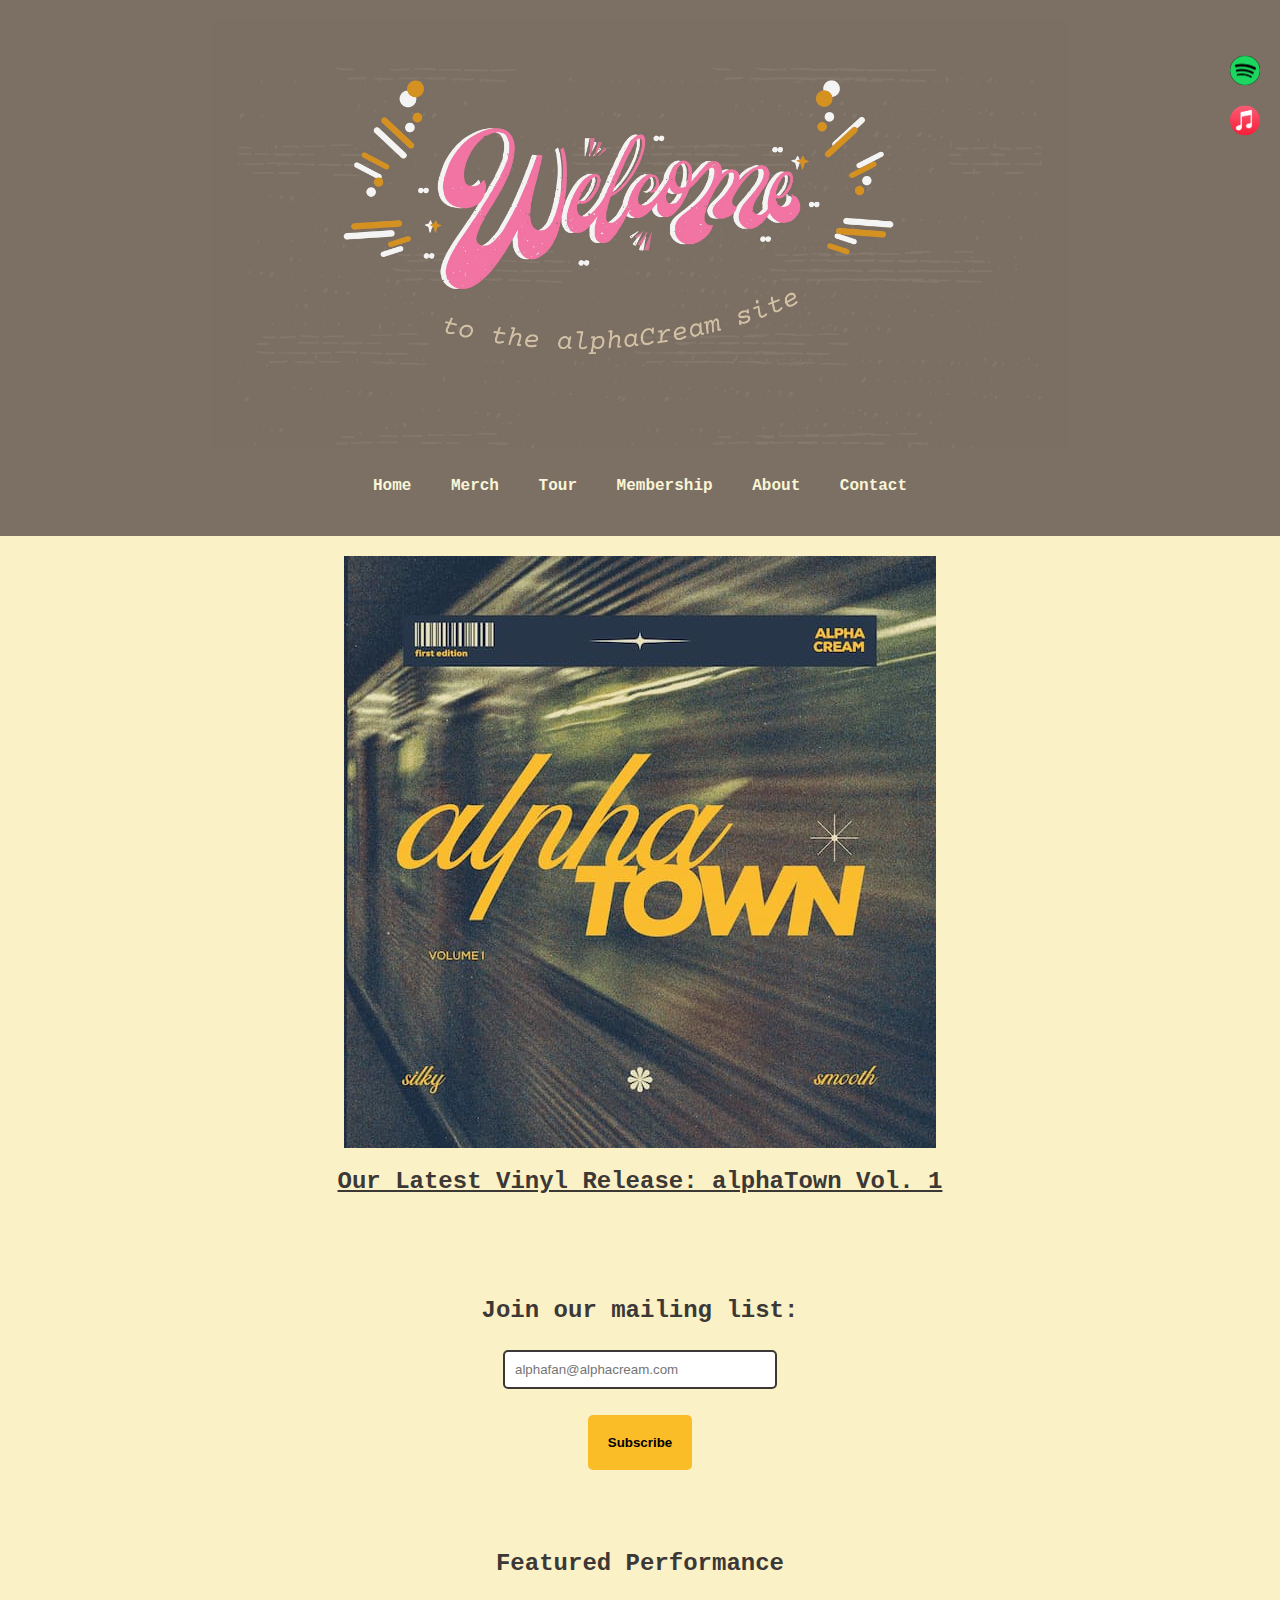
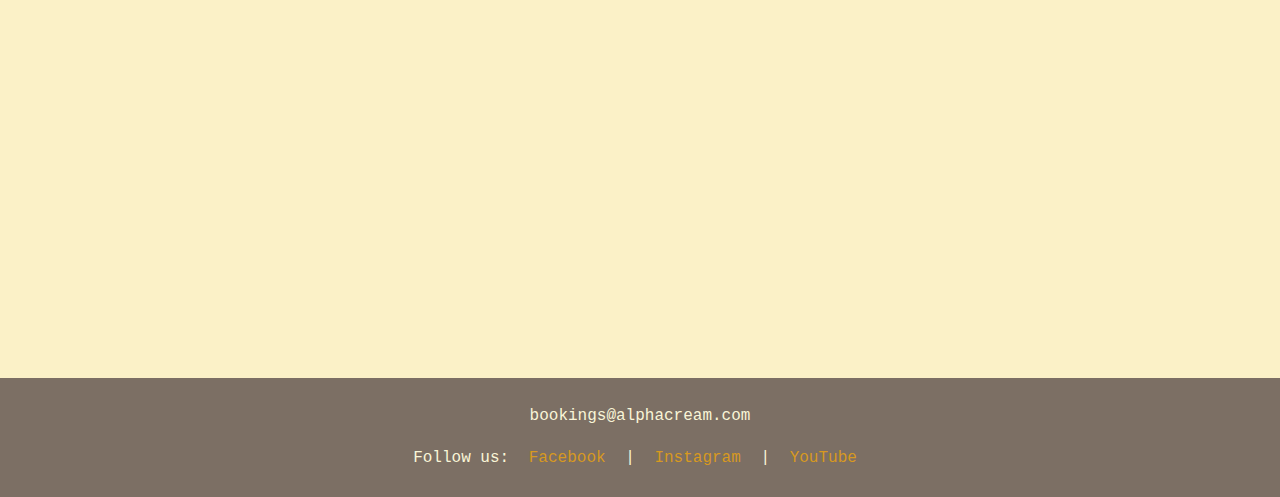
==== index.html @ 76e4bd68 "initial commit" ====
<!DOCTYPE html>
<html lang="en">

<head>
    <meta charset="UTF-8">
    <meta name="viewport" content="width=device-width, initial-scale=1.0">
    <title>ɑCream</title>
    <link rel="stylesheet" href="global.css">
    <link rel="stylesheet" href="home.css">
</head>

<script src="hamburger.js"></script>

<style>
    .banner img {
      max-width: 67%;
      height: auto;
    }

    .album img {
        max-width: 100%;
        height: auto;
        display: block;
        margin: 0 auto;
    }
</style>

<body>

    <header>
        <div class="banner">
            <img src="banner.jpg" alt="band logo">
            <!-- message for mobile users instead of banner img -->
            <p>ɑCream</p>
            <button class="hamburger" onclick="toggleMenu()">&#9776;</button>
            <nav>
                <ul>
                    <li><a href="index.html">Home</a></li>
                    <li><a href="merch.html">Merch</a></li>
                    <li><a href="tour.html">Tour</a></li>
                    <li><a href="membership.html">Membership</a></li>
                    <li><a href="about.html">About</a></li>
                    <li><a href="contact.html">Contact</a></li>
                </ul>
            </nav>
        </div>
    </header>

    <main>
        <section class="album">
            <a href="songlist.html">
                <img src="album2.jpg" alt="album2">
                <h2>Our Latest Vinyl Release: alphaTown Vol. 1</h2>
            </a>
        </section>

        <br>

        <section class="mailing-list">
            <h2>Join our mailing list:</h2>
            <form action="#" method="POST">
                <input type="email" placeholder="alphafan@alphacream.com" required><br>
                <br>
                <button type="submit">Subscribe</button>
            </form>
        </section>

        <br>

        <section class="featured-video">
            <h2>Featured Performance</h2>
            <!-- linking to youtube video of band that inspired this project -->
            <iframe 
                width="560" height="315" 
                src="https://www.youtube.com/embed/t1OKCvs1j_Y?si=EClipqTRgbB_oTnm" 
                title="YouTube video player" frameborder="0" allow="accelerometer; autoplay; clipboard-write; 
                encrypted-media; gyroscope; picture-in-picture; web-share" 
                referrerpolicy="strict-origin-when-cross-origin" allowfullscreen>
            </iframe>
        </section>
    </main>

    <div class="floating-icons">
        <a href="https://spotify.com" target="_blank">
            <img src="spotify.jpg" alt="Spotify">
        </a>
        <a href="https://apple.com/music" target="_blank">
            <img src="applemusic.jpg" alt="Apple Music">
        </a>
    </div>

    <footer>
        <p>bookings@alphacream.com</p>
        <p>Follow us: 
            <a href="#">Facebook</a> | 
            <a href="#">Instagram</a> | 
            <a href="#">YouTube</a>
        </p>
    </footer>

</body>

</html>
---- global.css ----
/* global.css */
.hamburger {
    display: none;
    font-size: 30px;
    cursor: pointer;
    background: none;
    border: none;
    color: white;
    position: absolute;
    top: 20px;
    right: 20px;
}

@media (max-width: 900px) {
    .banner img {
        display: none; /* hide the banner image on mobile */
    }
}

body {
    font-family: Courier, sans-serif;
    line-height: 1.6;
    background-color: #fbf1c7;
    margin: 0;
    padding: 0;
    color: #3c3836;
    display: flex;
    flex-direction: column;
}

header {
    background-color: #7c6f64;
    color: #f9f5d7;
    padding: 20px 0;
    text-align: center;
}

header h1 {
    margin: 0;
    font-size: 3rem;
    letter-spacing: 2px;
}

header p {
    display: none;
}

nav ul {
    list-style: none;
    padding: 0;
}

nav ul li {
    display: inline-block;
    margin: 0 15px;
}

nav ul li a {
    color: #f9f5d7;
    text-decoration: none;
    font-weight: bold;
    transition: color 0.3s;
}

nav ul li a:hover {
    color: #d79921;
}

/* phone screens */
@media (max-width: 900px) {
    nav ul li {
        display: block;
        margin: 10px 0;
    }

    header h1 {
        font-size: 2rem;
    }

    header p {
        display: block;
        font-size: 2rem;
        font-style: italic;
    }
}

/* hide nav menu, show hamburger button */
@media (max-width: 900px) {
    nav ul {
        display: none; /* Hide the nav links */
        flex-direction: column;
        position: absolute;
        top: 50px;
        right: 0;
        background-color: #333;
        width: 100%;
        text-align: center;
    }

    nav ul.show {
        display: flex; /* Show the nav links when toggled */
    }

    .hamburger {
        display: block; /* Show hamburger icon on mobile */
    }
}

main {
    padding: 20px;
    display: flex;
    flex-direction: column;
    justify-content: center;
    align-items: center;
}

footer {
    background-color: #7c6f64;
    color: #f9f5d7;
    text-align: center;
    padding: 10px 0;
    margin-top: 30px;
}

footer a {
    color: #d79921;
    text-decoration: none;
    margin: 0 10px;
    transition: color 0.3s;
}

footer a:hover {
    color: #f9f5d7;
}

/* responsive footer links */
@media (max-width: 900px) {
    footer a {
        display: block;
        margin: 5px 0;
    }
}

/* buttons */
.floating-icons {
    position: fixed;
    top: 100px;
    right: 20px;
    transform: translateY(-50%);
    z-index: 1000;
}

.floating-icons a {
    display: block;
    margin: 10px 0;
    text-decoration: none;
}

.floating-icons img {
    width: 30px;
    height: 30px;
    border-radius: 50%;
    transition: transform 0.3s ease;
}

.floating-icons img:hover {
    transform: scale(1.1); /* enlarge on hover */
}

@media (max-width: 900px) {
    .floating-icons {
        display: none;
    }
}
---- home.css ----
/* home.css */

.album h2 {
    text-align: center;
    margin: 15px 0;
}

.album a {
    color: #3c3836;
    font-weight: bold;
    transition: color 0.3s;
}

.album a:hover {
    color: #d79921;
}

/* responsive album image */
@media (max-width: 900px) {
    .album img {
        max-width: 100%;
    }
}

.mailing-list {
    text-align: center;
    margin: 30px 0;
}

.mailing-list form {
    display: inline-block;
}

.mailing-list input[type="email"] {
    padding: 10px;
    width: 250px;
    border: 2px solid #3c3836;
    border-radius: 5px;
}

.mailing-list button {
    padding: 20px;
    background-color: #fabd27;
    border: none;
    border-radius: 5px;
    cursor: pointer;
    font-weight: bold;
}

.mailing-list button:hover {
    background-color: #3c3836;
    color: #d79921;
}

/* phone size for mailing list */
@media (max-width: 900px) {
    .mailing-list input[type="email"] {
        width: 100%;
    }
}

.featured-video {
    text-align: center;
}

/* youtube video styling for phone */
@media (max-width: 900px) {
    .featured-video iframe {
        width: 110%;
        height: auto;
        aspect-ratio: 16/9;
        margin: 0 auto;
        display: block;
    }
}
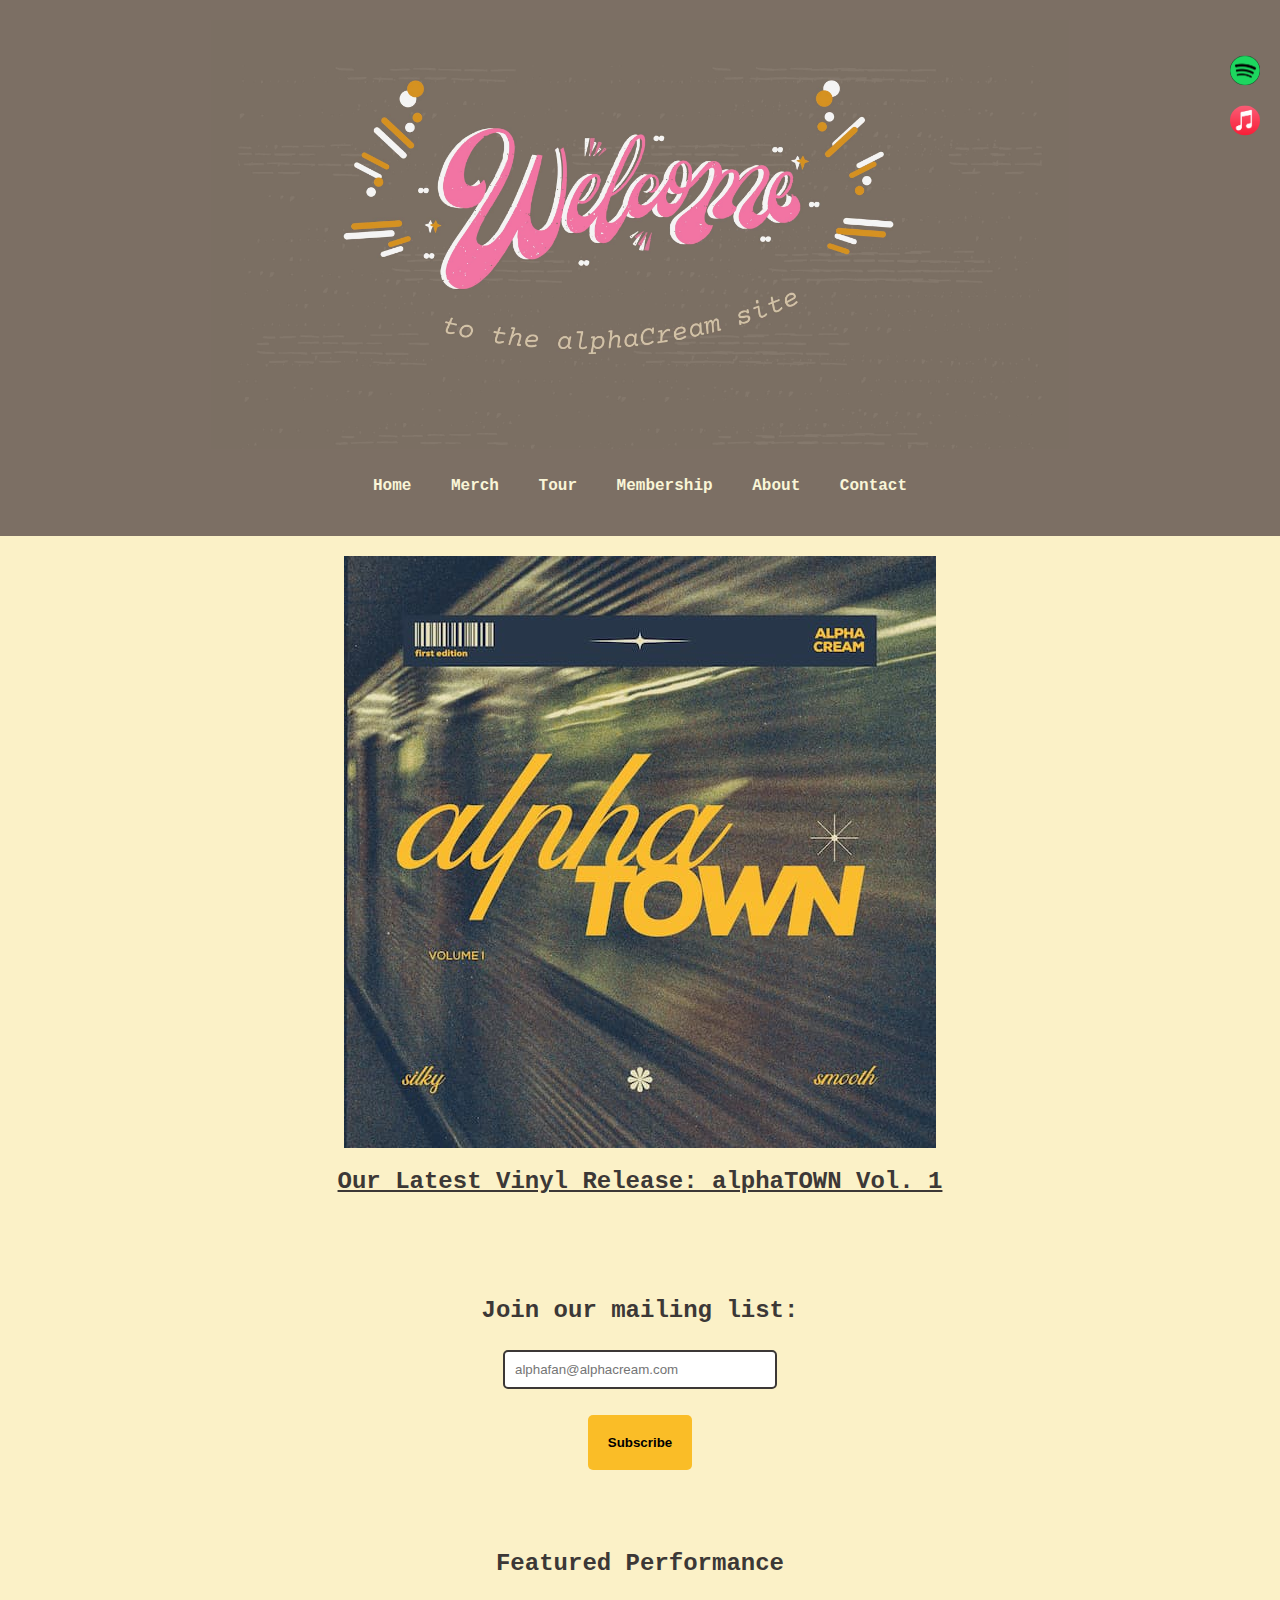
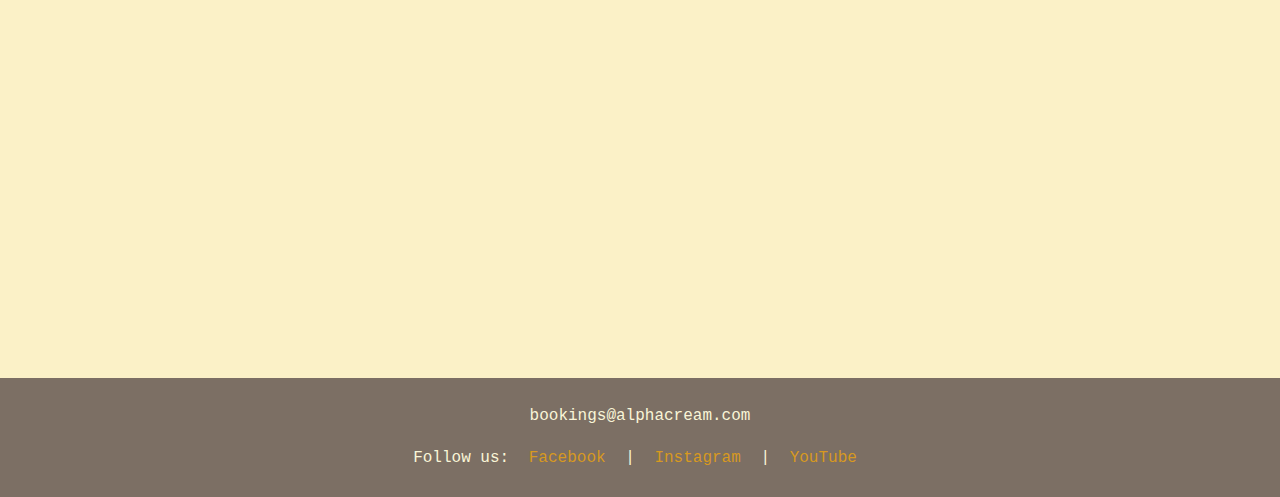
==== commit d5675261: "fixed some minor formatting" ====
--- a/index.html
+++ b/index.html
@@ -50,7 +50,7 @@
         <section class="album">
             <a href="songlist.html">
                 <img src="album2.jpg" alt="album2">
-                <h2>Our Latest Vinyl Release: alphaTown Vol. 1</h2>
+                <h2>Our Latest Vinyl Release: alphaTOWN Vol. 1</h2>
             </a>
         </section>
 
--- a/global.css
+++ b/global.css
@@ -5,7 +5,7 @@
     cursor: pointer;
     background: none;
     border: none;
-    color: white;
+    color: #fbf1c7;
     position: absolute;
     top: 20px;
     right: 20px;
@@ -87,22 +87,22 @@
 /* hide nav menu, show hamburger button */
 @media (max-width: 900px) {
     nav ul {
-        display: none; /* Hide the nav links */
+        display: none;
         flex-direction: column;
         position: absolute;
         top: 50px;
         right: 0;
-        background-color: #333;
+        background-color: #282828;
         width: 100%;
         text-align: center;
     }
 
     nav ul.show {
-        display: flex; /* Show the nav links when toggled */
+        display: flex;
     }
 
     .hamburger {
-        display: block; /* Show hamburger icon on mobile */
+        display: block;
     }
 }
 
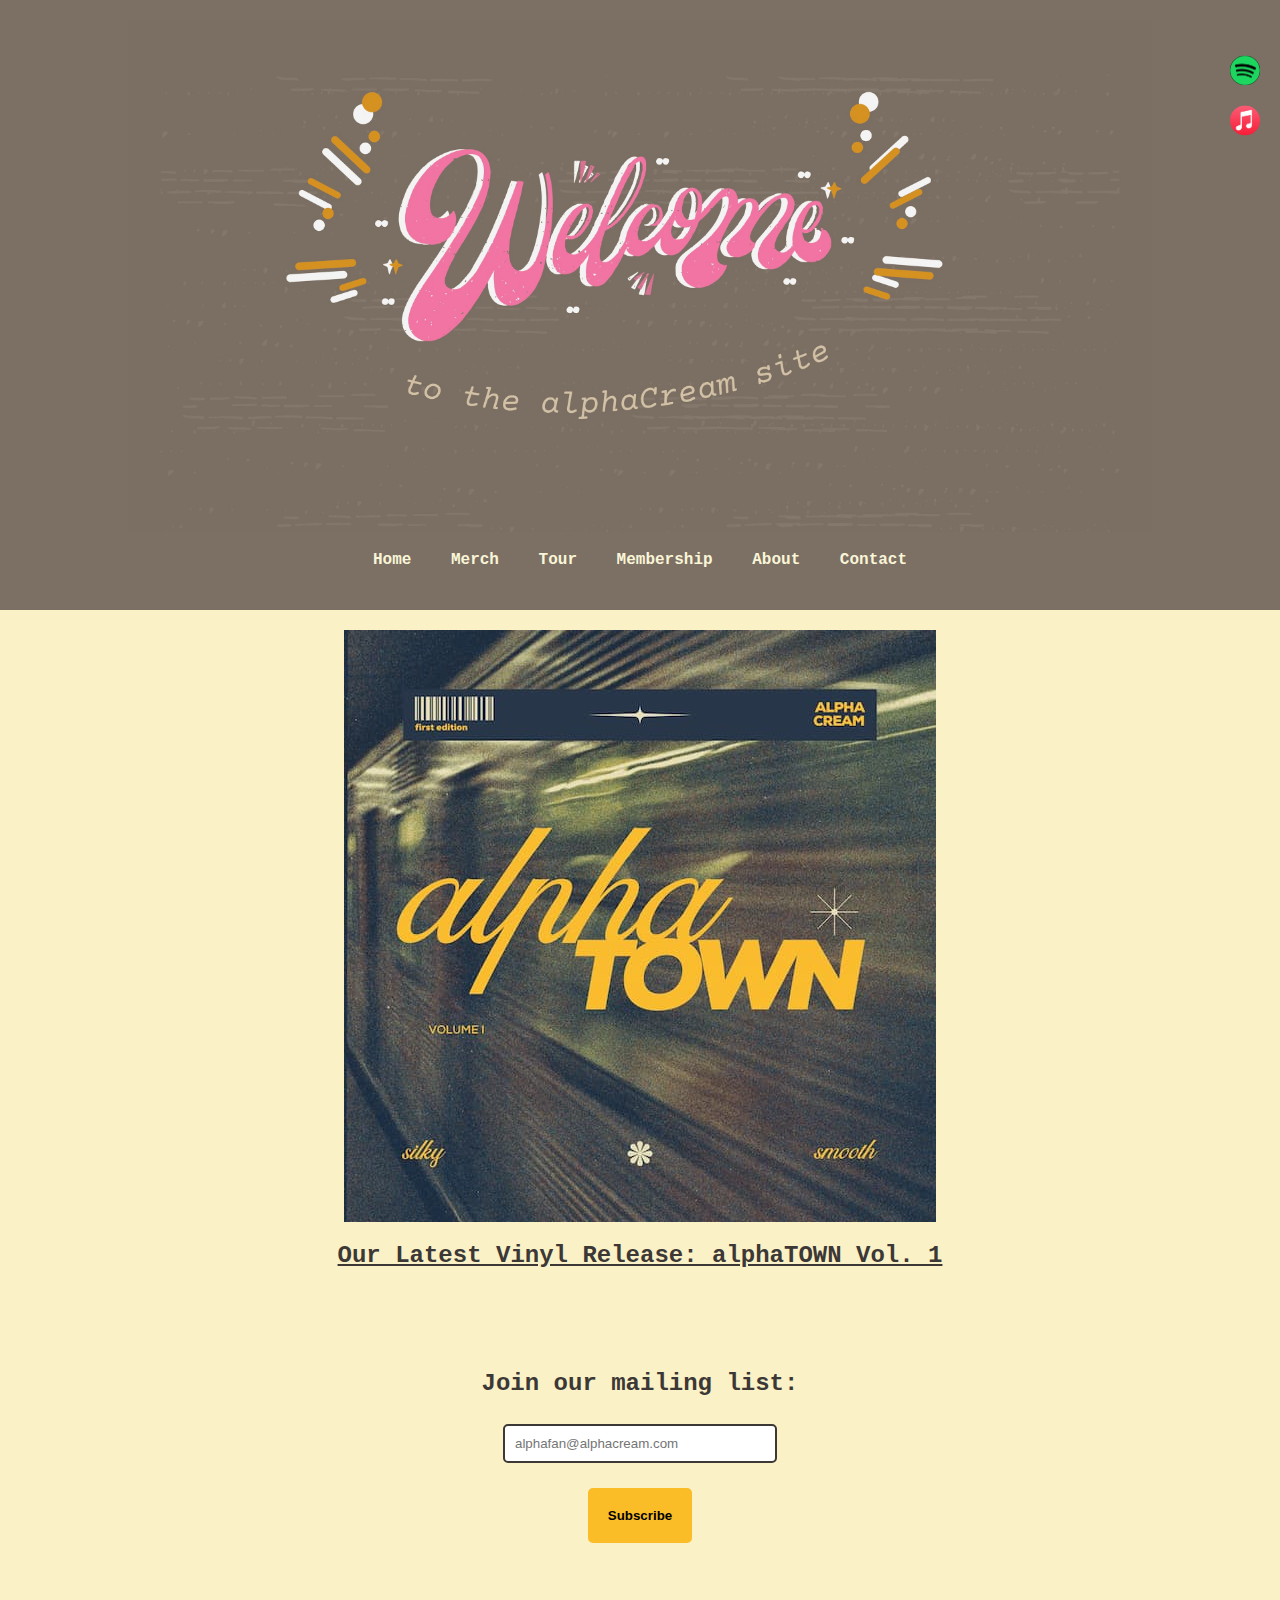
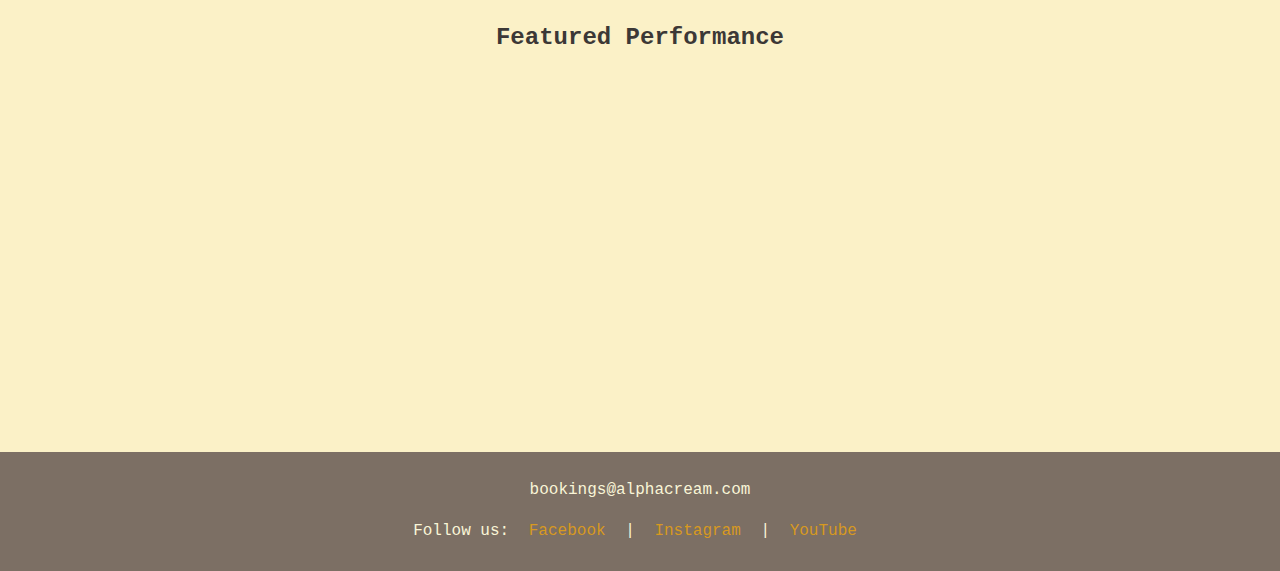
==== commit 6eb42f3f: "changed to inline styling" ====
--- a/index.html
+++ b/index.html
@@ -11,27 +11,14 @@
 
 <script src="hamburger.js"></script>
 
-<style>
-    .banner img {
-      max-width: 67%;
-      height: auto;
-    }
-
-    .album img {
-        max-width: 100%;
-        height: auto;
-        display: block;
-        margin: 0 auto;
-    }
-</style>
-
 <body>
 
     <header>
         <div class="banner">
-            <img src="banner.jpg" alt="band logo">
+            <img src="banner.jpg" alt="band logo"
+            style="max-width: 80%; height: 60%; display: block; margin: 0 auto;">
             <!-- message for mobile users instead of banner img -->
-            <p>ɑCream</p>
+            <p>Home</p>
             <button class="hamburger" onclick="toggleMenu()">&#9776;</button>
             <nav>
                 <ul>
@@ -49,7 +36,8 @@
     <main>
         <section class="album">
             <a href="songlist.html">
-                <img src="album2.jpg" alt="album2">
+                <img src="album2.jpg" alt="album2" 
+                style="max-width: 100%; height: auto; display: block; margin: 0 auto;">
                 <h2>Our Latest Vinyl Release: alphaTOWN Vol. 1</h2>
             </a>
         </section>
